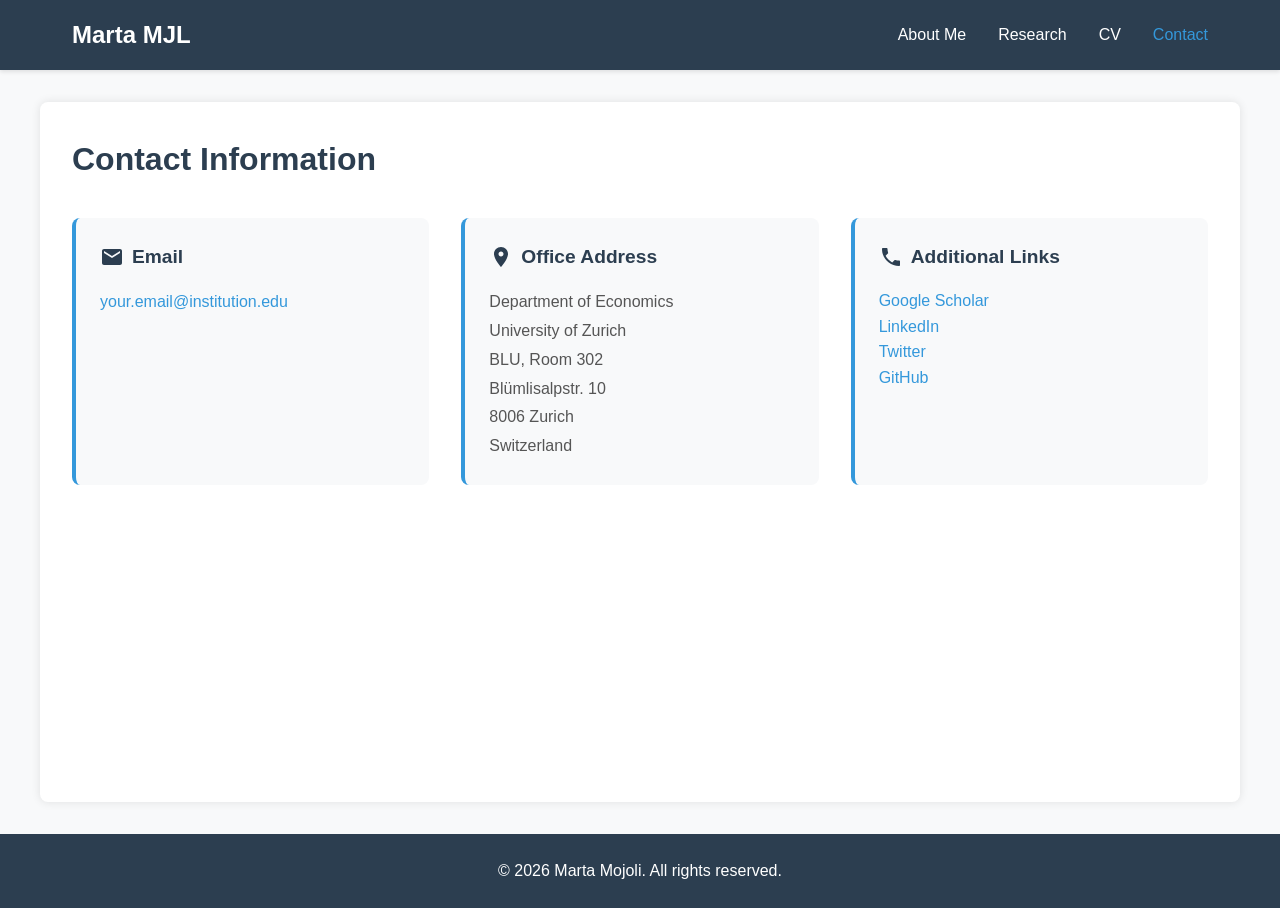
==== contact.html @ 304e7675 "Update contact page title and address details" ====
<!DOCTYPE html>
<html lang="en">
<head>
    <meta charset="UTF-8">
    <meta name="viewport" content="width=device-width, initial-scale=1.0">
    <title>Contact</title>
    <link rel="stylesheet" href="styles.css">
</head>
<body>
    <nav class="navbar">
        <div class="nav-container">
            <h1 class="nav-title">Marta MJL</h1>
            <ul class="nav-menu">
                <li><a href="index.html">About Me</a></li>
                <li><a href="research.html">Research</a></li>
                <li><a href="cv.html">CV</a></li>
                <li><a href="contact.html" class="active">Contact</a></li>
            </ul>
        </div>
    </nav>

    <main class="container">
        <section class="contact-section">
            <h2>Contact Information</h2>
            
            <div class="contact-content">
                <div class="contact-item">
                    <h3>
                        <svg width="24" height="24" viewBox="0 0 24 24" fill="none" xmlns="http://www.w3.org/2000/svg" style="vertical-align: middle; margin-right: 8px;">
                            <path d="M20 4H4C2.9 4 2 4.9 2 6V18C2 19.1 2.9 20 4 20H20C21.1 20 22 19.1 22 18V6C22 4.9 21.1 4 20 4ZM20 8L12 13L4 8V6L12 11L20 6V8Z" fill="currentColor"/>
                        </svg>
                        Email
                    </h3>
                    <p><a href="mailto:your.email@institution.edu">your.email@institution.edu</a></p>
                </div>

                <div class="contact-item">
                    <h3>
                        <svg width="24" height="24" viewBox="0 0 24 24" fill="none" xmlns="http://www.w3.org/2000/svg" style="vertical-align: middle; margin-right: 8px;">
                            <path d="M12 2C8.13 2 5 5.13 5 9C5 14.25 12 22 12 22C12 22 19 14.25 19 9C19 5.13 15.87 2 12 2ZM12 11.5C10.62 11.5 9.5 10.38 9.5 9C9.5 7.62 10.62 6.5 12 6.5C13.38 6.5 14.5 7.62 14.5 9C14.5 10.38 13.38 11.5 12 11.5Z" fill="currentColor"/>
                        </svg>
                        Office Address
                    </h3>
                    <p>
                        Department of Economics<br>
                        University of Zurich<br>
                        BLU, Room 302<br>
                        Blümlisalpstr. 10<br>
                        8006 Zurich<br>
                        Switzerland
                    </p>
                </div>

                <div class="contact-item">
                    <h3>
                        <svg width="24" height="24" viewBox="0 0 24 24" fill="none" xmlns="http://www.w3.org/2000/svg" style="vertical-align: middle; margin-right: 8px;">
                            <path d="M6.62 10.79C8.06 13.62 10.38 15.94 13.21 17.38L15.41 15.18C15.69 14.9 16.08 14.82 16.43 14.93C17.55 15.3 18.75 15.5 20 15.5C20.55 15.5 21 15.95 21 16.5V20C21 20.55 20.55 21 20 21C10.61 21 3 13.39 3 4C3 3.45 3.45 3 4 3H7.5C8.05 3 8.5 3.45 8.5 4C8.5 5.25 8.7 6.45 9.07 7.57C9.18 7.92 9.1 8.31 8.82 8.59L6.62 10.79Z" fill="currentColor"/>
                        </svg>
                        Additional Links
                    </h3>
                        <a href="https://scholar.google.com/citations?user=YOUR_ID" target="_blank" rel="noopener noreferrer">Google Scholar</a><br>
                        <a href="https://www.linkedin.com/in/yourprofile" target="_blank" rel="noopener noreferrer">LinkedIn</a><br>
                        <a href="https://twitter.com/yourhandle" target="_blank" rel="noopener noreferrer">Twitter</a><br>
                        <a href="https://github.com/yourusername" target="_blank" rel="noopener noreferrer">GitHub</a>
                </div>
                
            </div>
        </section>
    </main>

    <footer>
        <p>&copy; 2026 Marta Mojoli. All rights reserved.</p>
    </footer>
</body>
</html>
---- styles.css ----
/* Global Styles */
* {
    margin: 0;
    padding: 0;
    box-sizing: border-box;
}

body {
    font-family: -apple-system, BlinkMacSystemFont, 'Segoe UI', Roboto, 'Helvetica Neue', Arial, sans-serif;
    line-height: 1.6;
    color: #333;
    background-color: #f8f9fa;
}

/* Navigation Bar */
.navbar {
    background-color: #2c3e50;
    color: white;
    padding: 1rem 0;
    box-shadow: 0 2px 4px rgba(0,0,0,0.1);
    position: sticky;
    top: 0;
    z-index: 1000;
}

.nav-container {
    max-width: 1200px;
    margin: 0 auto;
    padding: 0 2rem;
    display: flex;
    justify-content: space-between;
    align-items: center;
    flex-wrap: wrap;
}

.nav-title {
    font-size: 1.5rem;
    font-weight: 600;
    color: white;
}

.nav-menu {
    display: flex;
    list-style: none;
    gap: 2rem;
}

.nav-menu a {
    color: white;
    text-decoration: none;
    font-weight: 500;
    transition: color 0.3s ease;
    padding: 0.5rem 0;
}

.nav-menu a:hover,
.nav-menu a.active {
    color: #3498db;
}

/* Main Container */
.container {
    max-width: 1200px;
    margin: 2rem auto;
    padding: 2rem;
    background-color: white;
    box-shadow: 0 0 10px rgba(0,0,0,0.1);
    border-radius: 8px;
    min-height: calc(100vh - 200px);
}

/* About Me Section */
.about-section {
    padding: 1rem 0;
}

.about-content {
    display: flex;
    gap: 3rem;
    align-items: flex-start;
    flex-wrap: wrap;
}

.profile-photo {
    flex: 0 0 300px;
}

.profile-photo img {
    width: 100%;
    height: auto;
    border-radius: 8px;
    box-shadow: 0 4px 6px rgba(0,0,0,0.1);
}

.about-text {
    flex: 1;
    min-width: 300px;
}

.about-text h2 {
    color: #2c3e50;
    margin-bottom: 1.5rem;
    font-size: 2rem;
}

.about-text p {
    margin-bottom: 1rem;
    text-align: left;
}

/* Research Section */
.research-section h2 {
    color: #2c3e50;
    margin-bottom: 2rem;
    font-size: 2rem;
}

.research-category {
    margin-bottom: 3rem;
}

.research-category h3 {
    color: #34495e;
    font-size: 1.5rem;
    margin-bottom: 1.5rem;
    padding-bottom: 0.5rem;
    border-bottom: 2px solid #3498db;
}

.paper {
    background-color: #f8f9fa;
    padding: 1.5rem;
    margin-bottom: 2rem;
    border-radius: 8px;
    border-left: 4px solid #3498db;
}

.paper-title {
    color: #2c3e50;
    font-size: 1.3rem;
    margin-bottom: 0.5rem;
}

.paper-authors {
    color: #555;
    margin-bottom: 0.5rem;
}

.paper-venue {
    color: #666;
    margin-bottom: 1rem;
}

.paper-abstract {
    margin-bottom: 1rem;
    text-align: left;
}

.paper-links {
    display: flex;
    gap: 1rem;
    flex-wrap: wrap;
}

/* CV Section */
.cv-section h2 {
    color: #2c3e50;
    margin-bottom: 2rem;
    font-size: 2rem;
}

.cv-content {
    text-align: center;
    padding: 2rem 0;
}

.cv-download {
    margin: 2rem 0;
}

.cv-note {
    margin-top: 2rem;
    color: #666;
}

/* Contact Section */
.contact-section h2 {
    color: #2c3e50;
    margin-bottom: 2rem;
    font-size: 2rem;
}

.contact-content {
    display: grid;
    grid-template-columns: repeat(auto-fit, minmax(300px, 1fr));
    gap: 2rem;
}

.contact-item {
    background-color: #f8f9fa;
    padding: 1.5rem;
    border-radius: 8px;
    border-left: 4px solid #3498db;
}

.contact-item h3 {
    color: #2c3e50;
    margin-bottom: 1rem;
    font-size: 1.2rem;
    display: flex;
    align-items: center;
}

.contact-item p {
    color: #555;
    line-height: 1.8;
}

.contact-item a {
    color: #3498db;
    text-decoration: none;
}

.contact-item a:hover {
    text-decoration: underline;
}

/* Buttons */
.btn,
.btn-primary {
    display: inline-block;
    padding: 0.6rem 1.2rem;
    background-color: #3498db;
    color: white;
    text-decoration: none;
    border-radius: 4px;
    transition: background-color 0.3s ease;
    font-weight: 500;
}

.btn:hover,
.btn-primary:hover {
    background-color: #2980b9;
}

.btn-primary {
    padding: 1rem 2rem;
    font-size: 1.1rem;
}

/* Footer */
footer {
    background-color: #2c3e50;
    color: white;
    text-align: center;
    padding: 1.5rem;
    margin-top: 2rem;
}

/* Responsive Design */
@media (max-width: 768px) {
    .nav-container {
        flex-direction: column;
        gap: 1rem;
    }

    .nav-menu {
        gap: 1rem;
        flex-wrap: wrap;
        justify-content: center;
    }

    .container {
        margin: 1rem;
        padding: 1rem;
    }

    .about-content {
        flex-direction: column;
    }

    .profile-photo {
        flex: 1;
        max-width: 100%;
    }

    .contact-content {
        grid-template-columns: 1fr;
    }
}

@media (max-width: 480px) {
    .nav-title {
        font-size: 1.2rem;
    }

    .nav-menu {
        font-size: 0.9rem;
    }

    h2 {
        font-size: 1.5rem;
    }

    .paper-title {
        font-size: 1.1rem;
    }
}
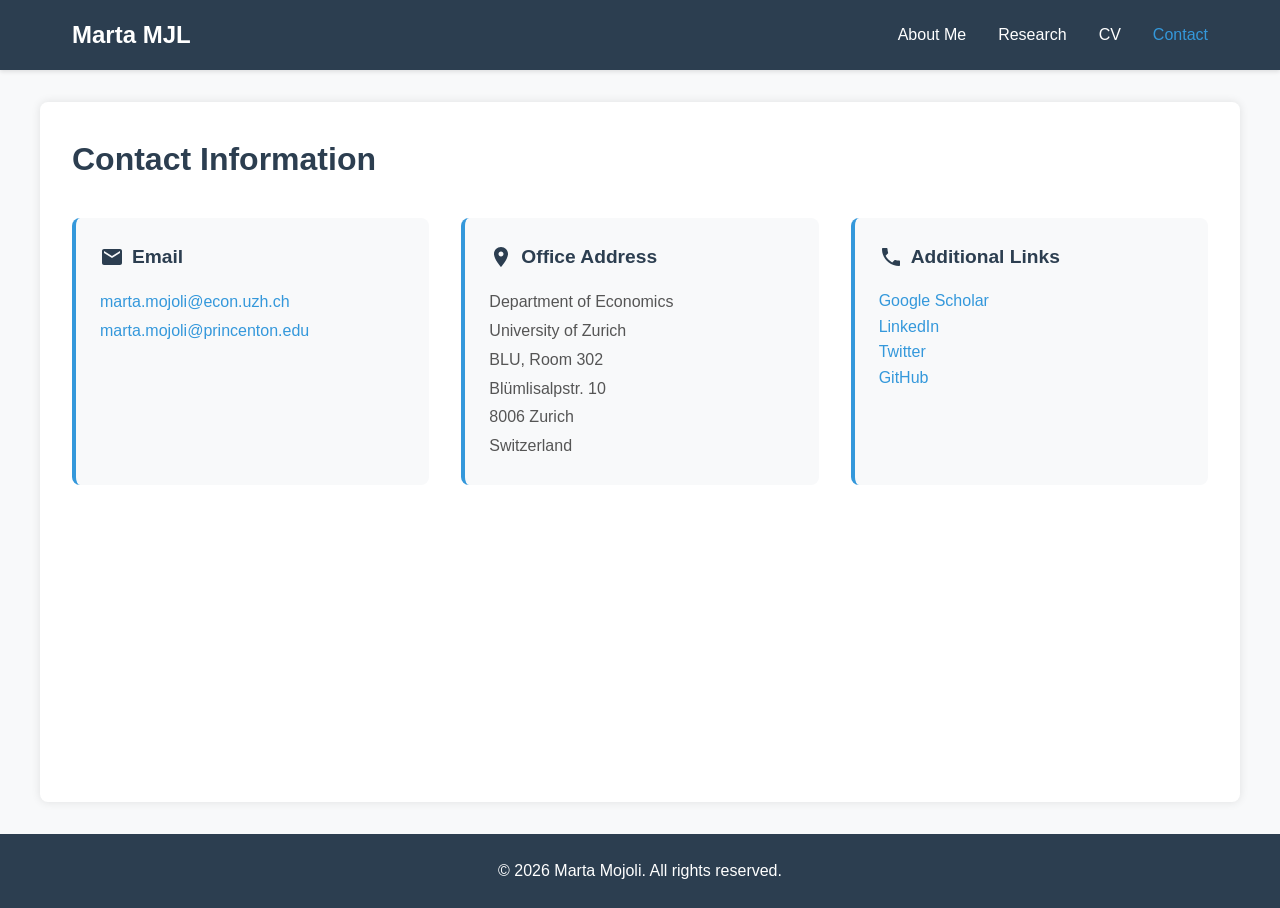
==== commit 51504985: "Change email addresses in contact.html Updated email contact information." ====
--- a/contact.html
+++ b/contact.html
@@ -31,7 +31,8 @@
                         </svg>
                         Email
                     </h3>
-                    <p><a href="mailto:your.email@institution.edu">your.email@institution.edu</a></p>
+                    <p><a href="mailto:your.email@institution.edu">marta.mojoli@econ.uzh.ch</a></p>
+                    <p><a href="mailto:your.email@institution.edu">marta.mojoli@princenton.edu</a></p>
                 </div>
 
                 <div class="contact-item">
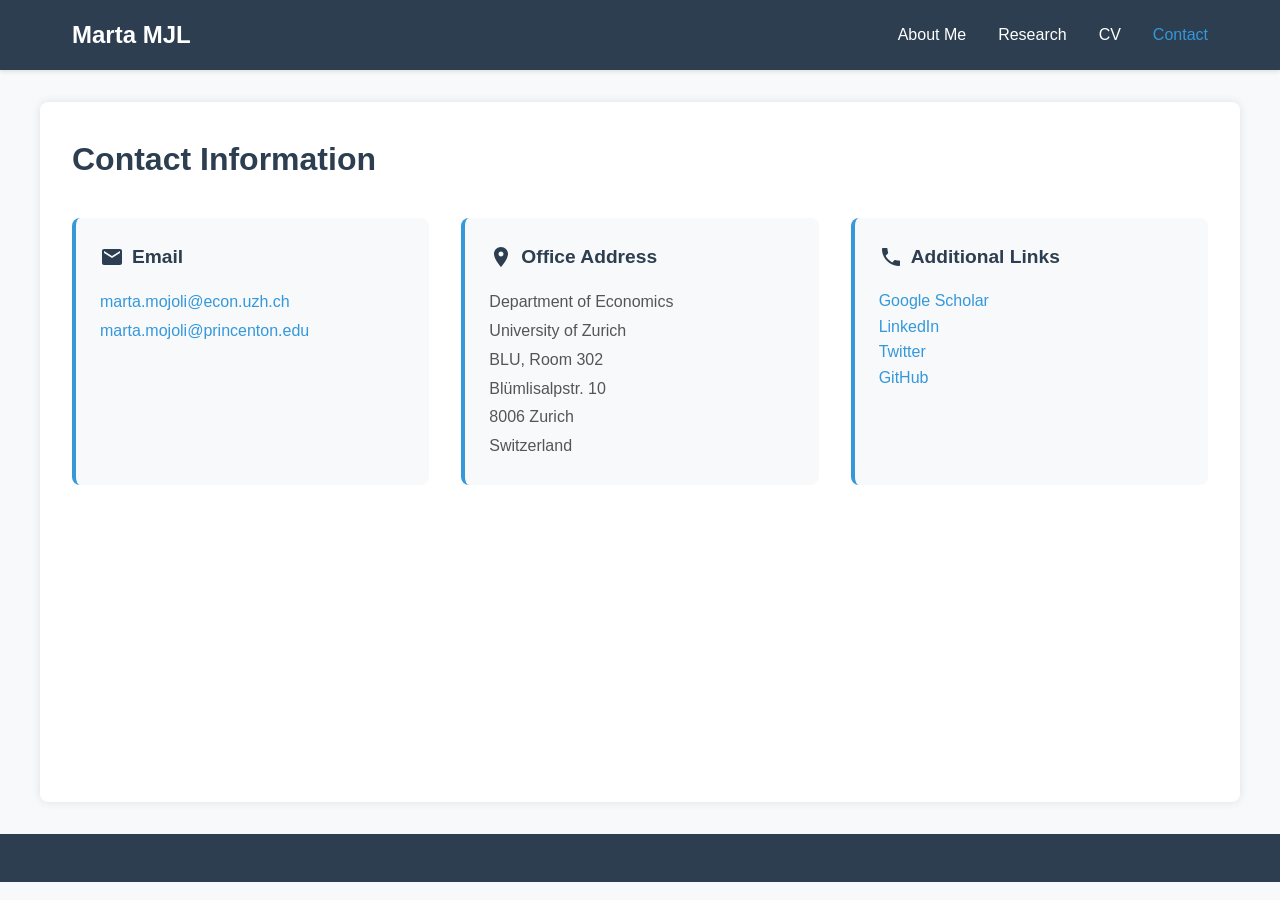
==== commit 442b49d7: "Update contact.html" ====
--- a/contact.html
+++ b/contact.html
@@ -70,7 +70,7 @@
     </main>
 
     <footer>
-        <p>&copy; 2026 Marta Mojoli. All rights reserved.</p>
+
     </footer>
 </body>
 </html>
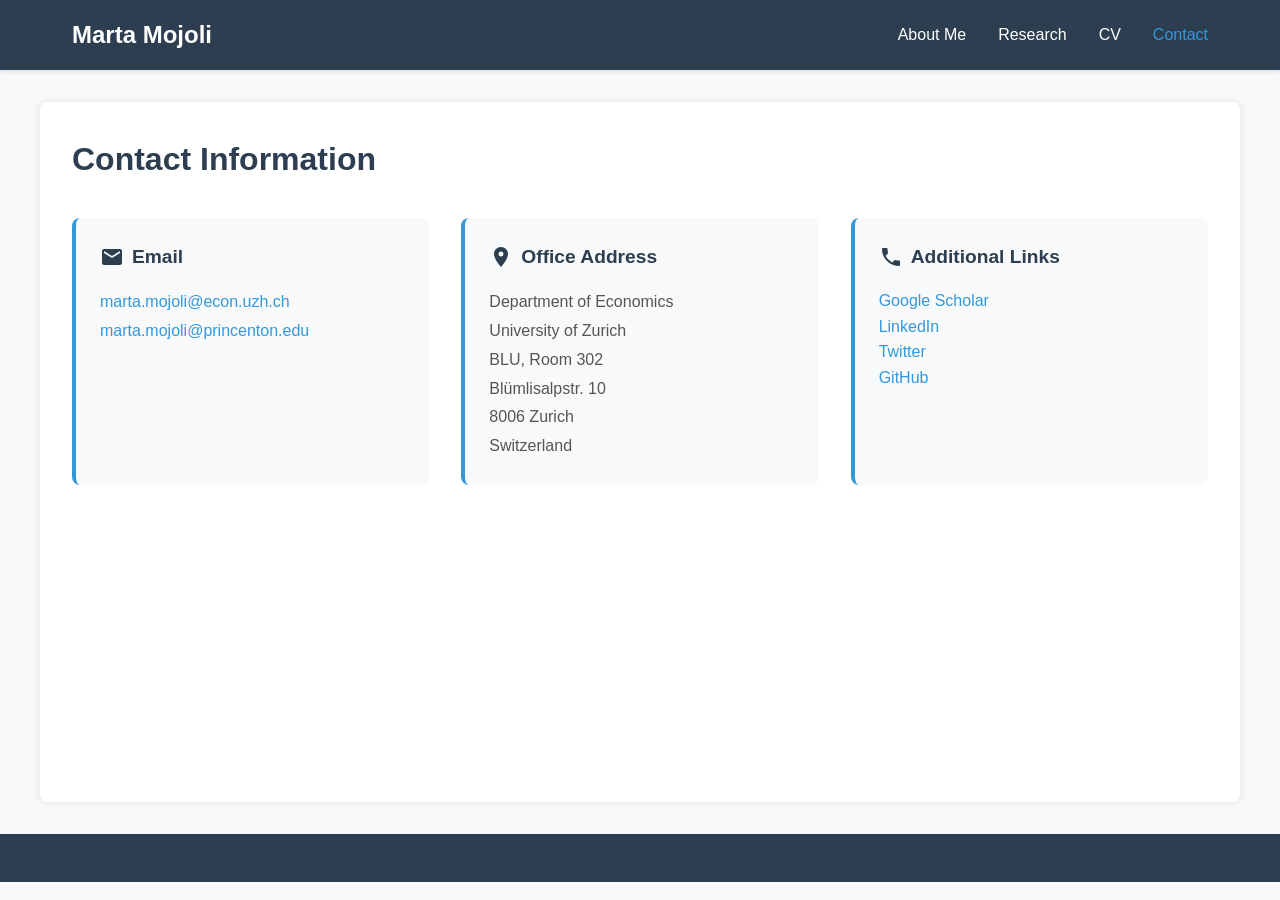
==== commit 6c7ede8a: "Update contact.html" ====
--- a/contact.html
+++ b/contact.html
@@ -9,7 +9,7 @@
 <body>
     <nav class="navbar">
         <div class="nav-container">
-            <h1 class="nav-title">Marta MJL</h1>
+            <h1 class="nav-title">Marta Mojoli</h1>
             <ul class="nav-menu">
                 <li><a href="index.html">About Me</a></li>
                 <li><a href="research.html">Research</a></li>
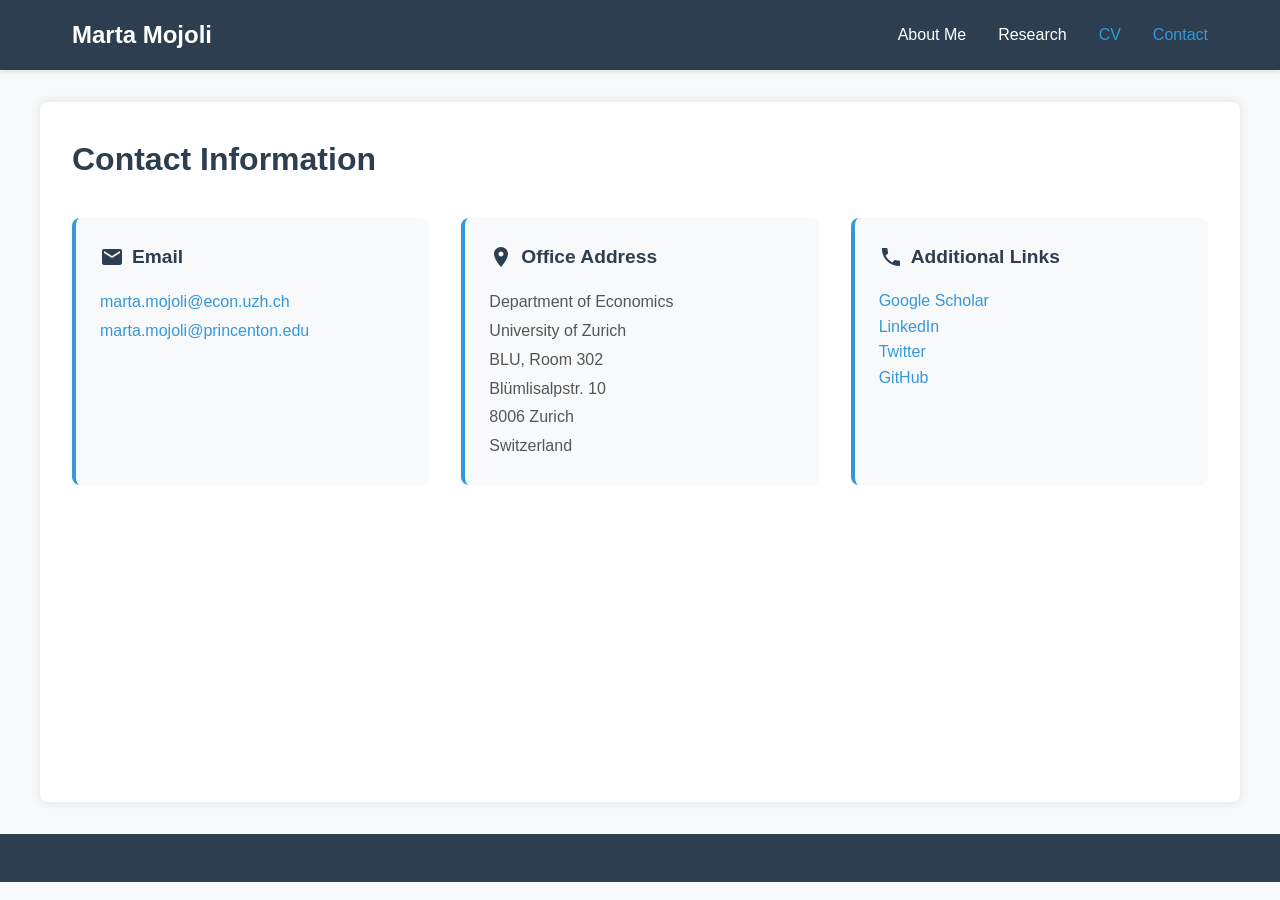
==== commit f96dbf88: "Update CV link to point to PDF file" ====
--- a/contact.html
+++ b/contact.html
@@ -13,7 +13,8 @@
             <ul class="nav-menu">
                 <li><a href="index.html">About Me</a></li>
                 <li><a href="research.html">Research</a></li>
-                <li><a href="cv.html">CV</a></li>
+                <li><a href="assets/cv.pdf" class="active" target="_blank" rel="noopener noreferrer">CV</a></li>
+                <!-- <li><a href="cv.html">CV</a></li> -->
                 <li><a href="contact.html" class="active">Contact</a></li>
             </ul>
         </div>
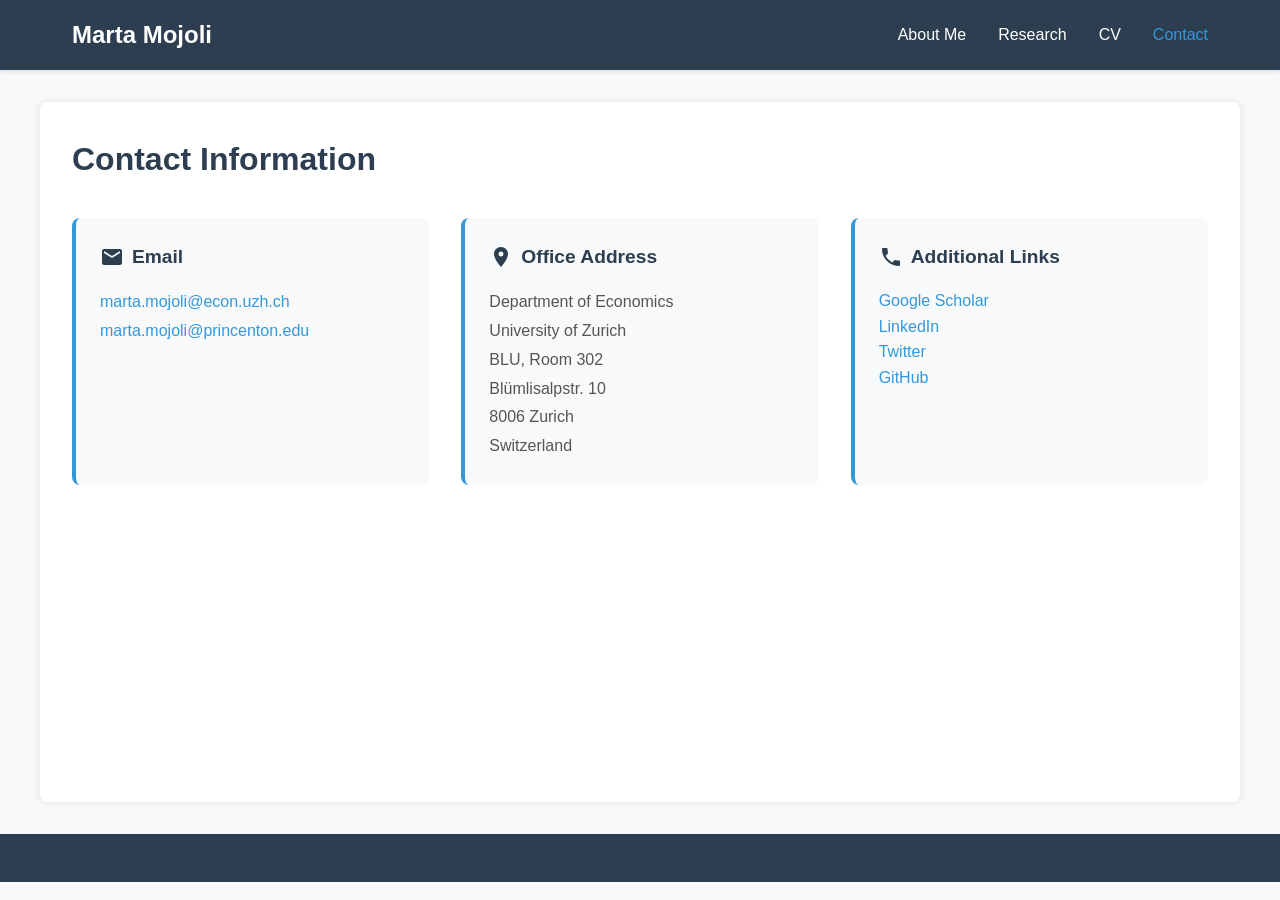
==== commit 41a1139d: "Update CV link in contact.html Removed 'active' class from CV link in navigation." ====
--- a/contact.html
+++ b/contact.html
@@ -13,7 +13,8 @@
             <ul class="nav-menu">
                 <li><a href="index.html">About Me</a></li>
                 <li><a href="research.html">Research</a></li>
-                <li><a href="assets/cv.pdf" class="active" target="_blank" rel="noopener noreferrer">CV</a></li>
+                <li><a href="assets/cv.pdf" target="_blank" rel="noopener noreferrer">CV</a></li>
+                <!-- <li><a href="assets/cv.pdf" class="active" target="_blank" rel="noopener noreferrer">CV</a></li> -->
                 <!-- <li><a href="cv.html">CV</a></li> -->
                 <li><a href="contact.html" class="active">Contact</a></li>
             </ul>
--- a/styles.css
+++ b/styles.css
@@ -227,7 +227,7 @@
 
 /* Buttons */
 .btn,
-.btn-primary {
+/* .btn-primary {
     display: inline-block;
     padding: 0.6rem 1.2rem;
     background-color: #3498db;
@@ -236,6 +236,18 @@
     border-radius: 4px;
     transition: background-color 0.3s ease;
     font-weight: 500;
+}*/
+
+.btn-primary {
+    display: inline-block;
+    padding: 0.6rem 1.2rem;
+    background-color: white;
+    color: #2C3E50;
+    text-decoration: none;
+    border-radius: 4px;
+    transition: background-color 0.3s ease;
+    font-weight: 200;
+    border: 1px solid #2C3E50;
 }
 
 .btn:hover,
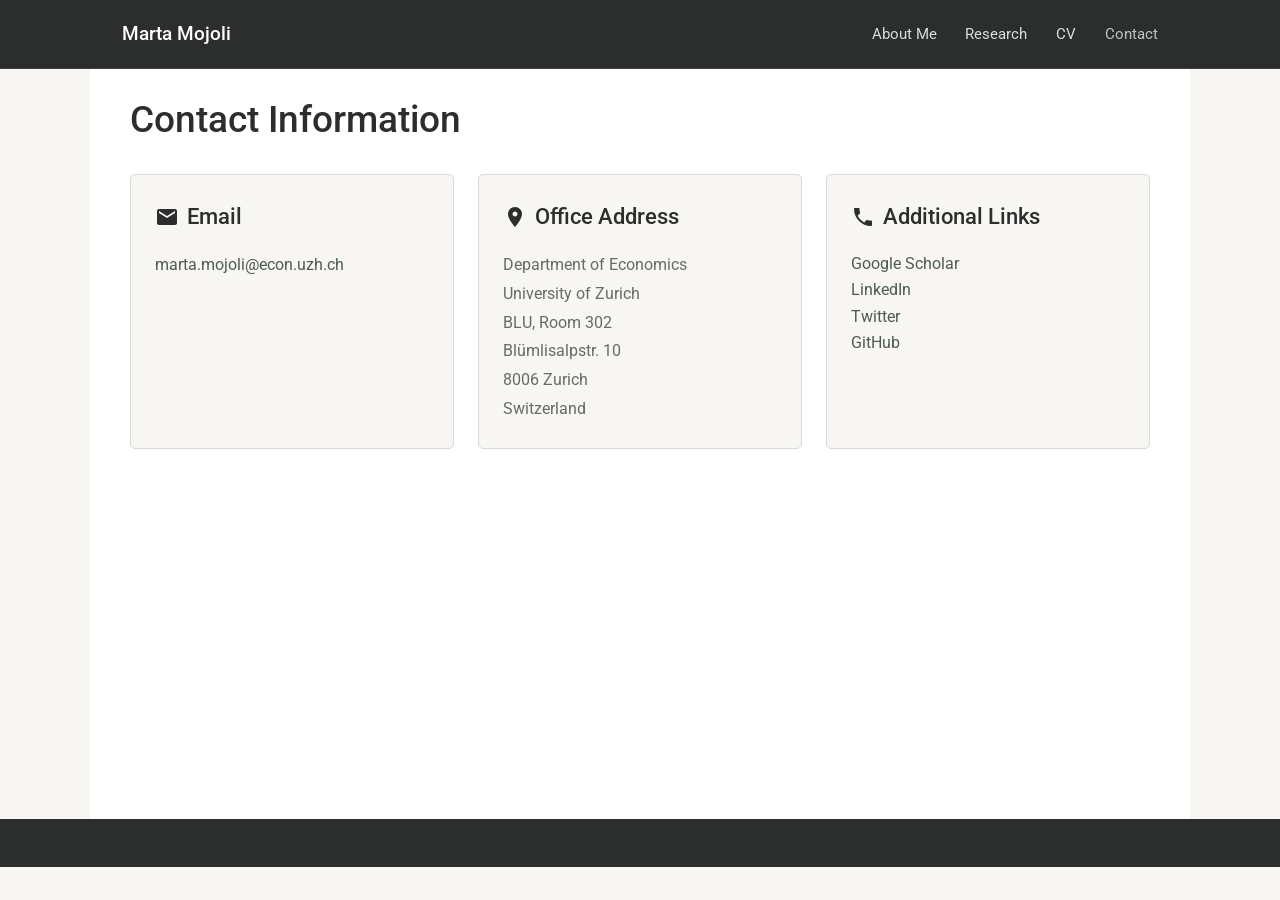
==== commit 93c98db7: "Fix email address in contact.html -- from Claude Removed incorrect email address from contact sectio" ====
--- a/contact.html
+++ b/contact.html
@@ -34,7 +34,6 @@
                         Email
                     </h3>
                     <p><a href="mailto:your.email@institution.edu">marta.mojoli@econ.uzh.ch</a></p>
-                    <p><a href="mailto:your.email@institution.edu">marta.mojoli@princenton.edu</a></p>
                 </div>
 
                 <div class="contact-item">
--- a/styles.css
+++ b/styles.css
@@ -1,32 +1,98 @@
-/* Global Styles */
+/* =========================================================
+   FONTS
+   ========================================================= */
+
+@import url('https://fonts.googleapis.com/css2?family=Roboto:wght@400;500;600;700&display=swap');
+
+
+/* =========================================================
+   COLORS
+   ========================================================= */
+
+:root {
+
+    /* Backgrounds */
+    --background: #F7F6F2;
+    --surface: #FFFFFF;
+    --surface-soft: #ECEDE9;
+
+    /* Text */
+    --text: #2C2E2D;
+    --text-muted: #666A68;
+
+    /* Accent */
+    --accent: #4D5A55;
+    --accent-dark: #3B4743;
+    --accent-light: #DCE2DF;
+
+    /* Borders */
+    --border: #D9DBD7;
+
+    /* Navigation */
+    --navbar: #2C2E2D;
+
+    /* Secondary accent */
+    --taupe: #B9A78F;
+}
+
+
+/* =========================================================
+   GLOBAL STYLES
+   ========================================================= */
+
 * {
     margin: 0;
     padding: 0;
     box-sizing: border-box;
+
+    font-family: 'Roboto', sans-serif;
+}
+
+html {
+    scroll-behavior: smooth;
+    font-family: 'Roboto', sans-serif;
 }
 
 body {
-    font-family: -apple-system, BlinkMacSystemFont, 'Segoe UI', Roboto, 'Helvetica Neue', Arial, sans-serif;
-    line-height: 1.6;
-    color: #333;
-    background-color: #f8f9fa;
-}
-
-/* Navigation Bar */
+    font-family: 'Roboto', sans-serif;
+    line-height: 1.65;
+    color: var(--text);
+    background-color: var(--background);
+}
+
+
+/* Make sure form elements also use Roboto */
+
+button,
+input,
+textarea,
+select {
+    font-family: 'Roboto', sans-serif;
+}
+
+
+/* =========================================================
+   NAVIGATION BAR
+   ========================================================= */
+
 .navbar {
-    background-color: #2c3e50;
-    color: white;
-    padding: 1rem 0;
-    box-shadow: 0 2px 4px rgba(0,0,0,0.1);
+    background-color: var(--navbar);
+    color: #FFFFFF;
+
+    padding: 1.15rem 0;
+
+    border-bottom: 1px solid rgba(255, 255, 255, 0.08);
+
     position: sticky;
     top: 0;
     z-index: 1000;
 }
 
 .nav-container {
-    max-width: 1200px;
+    max-width: 1100px;
     margin: 0 auto;
     padding: 0 2rem;
+
     display: flex;
     justify-content: space-between;
     align-items: center;
@@ -34,62 +100,79 @@
 }
 
 .nav-title {
-    font-size: 1.5rem;
-    font-weight: 600;
-    color: white;
+    font-size: 1.2rem;
+    font-weight: 500;
+    color: #FFFFFF;
 }
 
 .nav-menu {
     display: flex;
     list-style: none;
-    gap: 2rem;
+    gap: 1.8rem;
 }
 
 .nav-menu a {
-    color: white;
+    color: #D9DDDA;
+
     text-decoration: none;
-    font-weight: 500;
-    transition: color 0.3s ease;
-    padding: 0.5rem 0;
+
+    font-size: 0.92rem;
+    font-weight: 400;
+
+    transition: color 0.2s ease;
 }
 
 .nav-menu a:hover,
 .nav-menu a.active {
-    color: #3498db;
-}
-
-/* Main Container */
+    color: #B9C5BF;
+}
+
+
+/* =========================================================
+   MAIN CONTAINER
+   ========================================================= */
+
 .container {
-    max-width: 1200px;
-    margin: 2rem auto;
-    padding: 2rem;
-    background-color: white;
-    box-shadow: 0 0 10px rgba(0,0,0,0.1);
-    border-radius: 8px;
-    min-height: calc(100vh - 200px);
-}
-
-/* About Me Section */
+    max-width: 1100px;
+    margin: 0 auto;
+
+    padding: 1.8rem 2.5rem;
+
+    background-color: var(--surface);
+
+    box-shadow: none;
+    border-radius: 0;
+
+    min-height: calc(100vh - 150px);
+}
+
+
+/* =========================================================
+   ABOUT ME
+   ========================================================= */
+
 .about-section {
-    padding: 1rem 0;
+    padding: 0.5rem 0 2.2rem;
 }
 
 .about-content {
     display: flex;
-    gap: 3rem;
-    align-items: flex-start;
+    gap: 4rem;
+    align-items: center;
     flex-wrap: wrap;
 }
 
 .profile-photo {
-    flex: 0 0 300px;
+    flex: 0 0 380px;
 }
 
 .profile-photo img {
     width: 100%;
     height: auto;
-    border-radius: 8px;
-    box-shadow: 0 4px 6px rgba(0,0,0,0.1);
+
+    border-radius: 4px;
+
+    box-shadow: none;
 }
 
 .about-text {
@@ -98,9 +181,13 @@
 }
 
 .about-text h2 {
-    color: #2c3e50;
-    margin-bottom: 1.5rem;
-    font-size: 2rem;
+    color: var(--text);
+
+    margin-bottom: 0.6rem;
+
+    font-size: 3rem;
+    font-weight: 500;
+    line-height: 1.1;
 }
 
 .about-text p {
@@ -108,11 +195,32 @@
     text-align: left;
 }
 
-/* Research Section */
-.research-section h2 {
-    color: #2c3e50;
+.about-text .email {
+    font-style: normal;
+
+    color: var(--text-muted);
+
+    margin-top: -0.5rem;
+    margin-bottom: 1.5rem;
+
+    font-size: 0.95rem;
+}
+
+
+/* =========================================================
+   SECTION HEADINGS
+   ========================================================= */
+
+.research-section h2,
+.cv-section h2,
+.contact-section h2 {
+    color: var(--text);
+
     margin-bottom: 2rem;
-    font-size: 2rem;
+
+    font-size: 2.3rem;
+    font-weight: 500;
+    line-height: 1.2;
 }
 
 .research-category {
@@ -120,34 +228,91 @@
 }
 
 .research-category h3 {
-    color: #34495e;
+    color: var(--text-muted);
+
+    font-size: 0.82rem;
+    font-weight: 600;
+
+    letter-spacing: 0.08em;
+    text-transform: uppercase;
+
+    margin-bottom: 1.5rem;
+    padding-bottom: 0.7rem;
+
+    border-bottom: 1px solid var(--border);
+}
+
+
+/* =========================================================
+   PAPERS
+   ========================================================= */
+
+.paper {
+    background-color: var(--surface-soft);
+
+    padding: 1.5rem 1.75rem;
+
+    margin-bottom: 1.75rem;
+
+    border-radius: 5px;
+
+    border-left: 3px solid var(--accent);
+}
+
+.paper-title {
+    color: var(--text);
+
     font-size: 1.5rem;
-    margin-bottom: 1.5rem;
-    padding-bottom: 0.5rem;
-    border-bottom: 2px solid #3498db;
-}
-
-.paper {
-    background-color: #f8f9fa;
-    padding: 1.5rem;
-    margin-bottom: 2rem;
-    border-radius: 8px;
-    border-left: 4px solid #3498db;
-}
-
-.paper-title {
-    color: #2c3e50;
-    font-size: 1.3rem;
+    font-weight: 500;
+
+    line-height: 1.3;
+
     margin-bottom: 0.5rem;
 }
 
+.paper-header {
+    display: flex;
+    align-items: center;
+    flex-wrap: wrap;
+
+    gap: 0.75rem;
+
+    margin-bottom: 0.5rem;
+}
+
+.paper-header .paper-title {
+    margin-bottom: 0;
+}
+
+.paper-tag {
+    font-size: 0.75rem;
+
+    font-weight: 500;
+
+    letter-spacing: 0.05em;
+
+    color: var(--accent);
+
+    text-decoration: none;
+
+    text-transform: uppercase;
+}
+
+.paper-tag:hover {
+    color: var(--accent-dark);
+    text-decoration: none;
+}
+
 .paper-authors {
-    color: #555;
+    color: var(--text-muted);
     margin-bottom: 0.5rem;
 }
 
 .paper-venue {
-    color: #666;
+    color: var(--text-muted);
+
+    font-size: 0.95rem;
+
     margin-bottom: 1rem;
 }
 
@@ -162,11 +327,13 @@
     flex-wrap: wrap;
 }
 
-/* CV Section */
+
+/* =========================================================
+   CV
+   ========================================================= */
+
 .cv-section h2 {
-    color: #2c3e50;
     margin-bottom: 2rem;
-    font-size: 2rem;
 }
 
 .cv-content {
@@ -180,97 +347,144 @@
 
 .cv-note {
     margin-top: 2rem;
-    color: #666;
-}
-
-/* Contact Section */
-.contact-section h2 {
-    color: #2c3e50;
-    margin-bottom: 2rem;
-    font-size: 2rem;
-}
+    color: var(--text-muted);
+}
+
+
+/* =========================================================
+   CONTACT
+   ========================================================= */
 
 .contact-content {
     display: grid;
-    grid-template-columns: repeat(auto-fit, minmax(300px, 1fr));
-    gap: 2rem;
+
+    grid-template-columns:
+        repeat(auto-fit, minmax(300px, 1fr));
+
+    gap: 1.5rem;
 }
 
 .contact-item {
-    background-color: #f8f9fa;
+    background-color: var(--background);
+
     padding: 1.5rem;
-    border-radius: 8px;
-    border-left: 4px solid #3498db;
+
+    border-radius: 5px;
+
+    border: 1px solid var(--border);
 }
 
 .contact-item h3 {
-    color: #2c3e50;
+    color: var(--text);
+
     margin-bottom: 1rem;
-    font-size: 1.2rem;
+
+    font-size: 1.35rem;
+    font-weight: 500;
+
     display: flex;
     align-items: center;
 }
 
 .contact-item p {
-    color: #555;
+    color: var(--text-muted);
+
     line-height: 1.8;
 }
 
 .contact-item a {
-    color: #3498db;
+    color: var(--accent);
+
     text-decoration: none;
+
+    transition: color 0.2s ease;
 }
 
 .contact-item a:hover {
+    color: var(--accent-dark);
     text-decoration: underline;
 }
 
-/* Buttons */
-.btn,
-/* .btn-primary {
-    display: inline-block;
-    padding: 0.6rem 1.2rem;
-    background-color: #3498db;
-    color: white;
-    text-decoration: none;
-    border-radius: 4px;
-    transition: background-color 0.3s ease;
-    font-weight: 500;
-}*/
+
+/* =========================================================
+   BUTTONS
+   ========================================================= */
 
 .btn-primary {
     display: inline-block;
-    padding: 0.6rem 1.2rem;
-    background-color: white;
-    color: #2C3E50;
+
+    padding: 0.75rem 1.5rem;
+
+    background-color: transparent;
+
+    color: var(--accent);
+
     text-decoration: none;
-    border-radius: 4px;
-    transition: background-color 0.3s ease;
-    font-weight: 200;
-    border: 1px solid #2C3E50;
-}
-
-.btn:hover,
+
+    border-radius: 3px;
+
+    border: 1px solid var(--accent);
+
+    font-size: 0.95rem;
+    font-weight: 500;
+
+    transition:
+        background-color 0.2s ease,
+        color 0.2s ease,
+        border-color 0.2s ease;
+}
+
 .btn-primary:hover {
-    background-color: #2980b9;
-}
-
-.btn-primary {
-    padding: 1rem 2rem;
-    font-size: 1.1rem;
-}
-
-/* Footer */
+    background-color: var(--accent);
+
+    color: #FFFFFF;
+
+    border-color: var(--accent);
+}
+
+
+/* =========================================================
+   LINKS
+   ========================================================= */
+
+.custom-link {
+    color: var(--accent);
+
+    text-decoration: none;
+
+    transition: color 0.2s ease;
+}
+
+.custom-link:hover {
+    color: var(--accent-dark);
+}
+
+
+/* =========================================================
+   FOOTER
+   ========================================================= */
+
 footer {
-    background-color: #2c3e50;
-    color: white;
+    background-color: var(--navbar);
+
+    color: #D9DDDA;
+
     text-align: center;
+
     padding: 1.5rem;
-    margin-top: 2rem;
-}
-
-/* Responsive Design */
+
+    margin-top: 0;
+
+    font-size: 0.85rem;
+}
+
+
+/* =========================================================
+   RESPONSIVE DESIGN
+   ========================================================= */
+
 @media (max-width: 768px) {
+
     .nav-container {
         flex-direction: column;
         gap: 1rem;
@@ -283,12 +497,13 @@
     }
 
     .container {
-        margin: 1rem;
-        padding: 1rem;
+        margin: 0;
+        padding: 2.5rem 1.25rem;
     }
 
     .about-content {
         flex-direction: column;
+        align-items: flex-start;
     }
 
     .profile-photo {
@@ -296,25 +511,33 @@
         max-width: 100%;
     }
 
+    .about-text h2 {
+        font-size: 2.5rem;
+    }
+
     .contact-content {
         grid-template-columns: 1fr;
     }
 }
 
+
 @media (max-width: 480px) {
+
     .nav-title {
-        font-size: 1.2rem;
+        font-size: 1.4rem;
     }
 
     .nav-menu {
         font-size: 0.9rem;
     }
 
-    h2 {
-        font-size: 1.5rem;
+    .research-section h2,
+    .cv-section h2,
+    .contact-section h2 {
+        font-size: 2rem;
     }
 
     .paper-title {
-        font-size: 1.1rem;
-    }
-}
+        font-size: 1.3rem;
+    }
+}
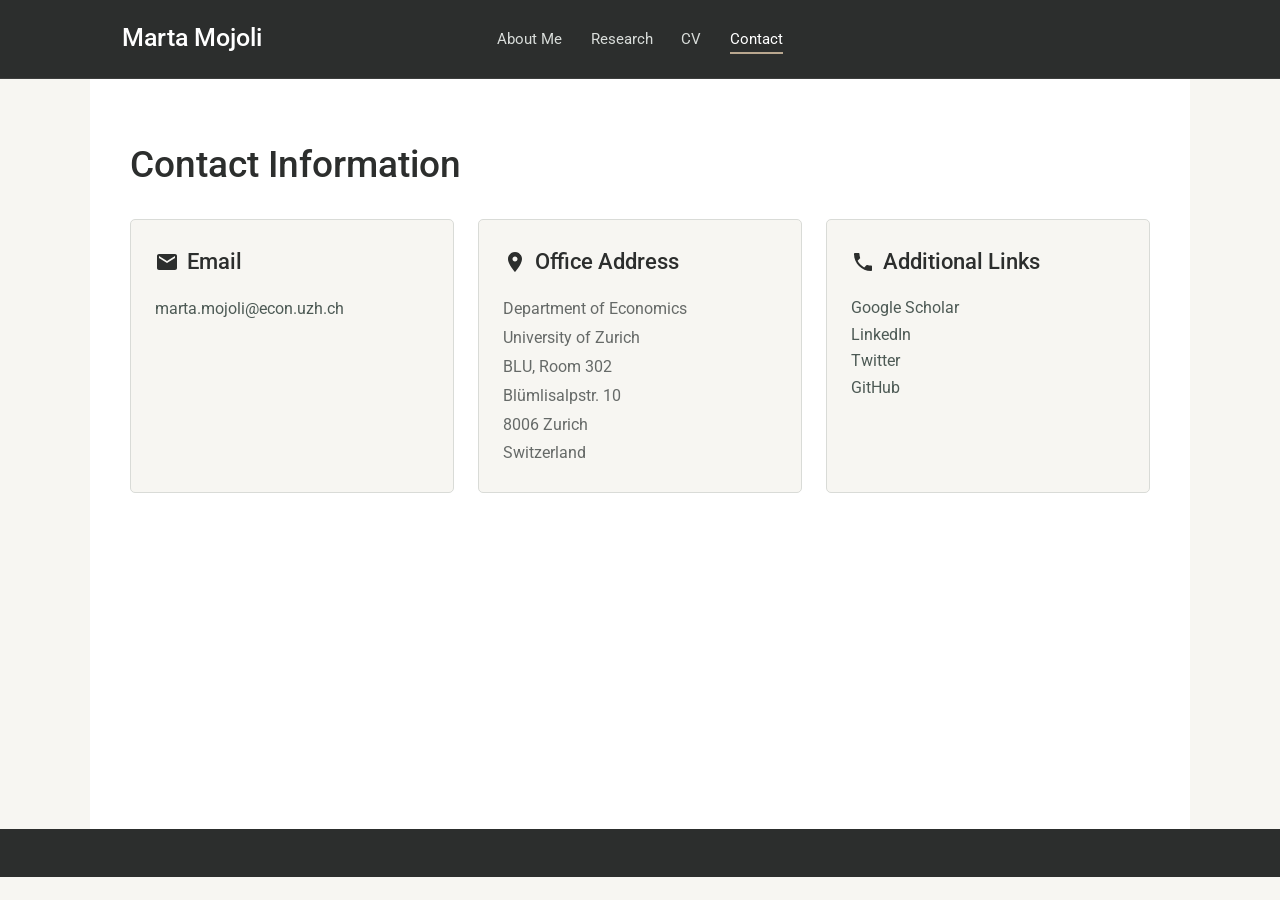
==== commit a683e857: "Version the stylesheet link and size the title icon Browsers cache styles.css for 4 hours, so recent" ====
--- a/contact.html
+++ b/contact.html
@@ -4,7 +4,7 @@
     <meta charset="UTF-8">
     <meta name="viewport" content="width=device-width, initial-scale=1.0">
     <title>Contact</title>
-    <link rel="stylesheet" href="styles.css">
+    <link rel="stylesheet" href="styles.css?v=20261112">
 </head>
 <body>
     <nav class="navbar">
--- a/styles.css
+++ b/styles.css
@@ -93,14 +93,24 @@
     margin: 0 auto;
     padding: 0 2rem;
 
+    display: grid;
+    grid-template-columns: 1fr auto 1fr;
+    align-items: center;
+}
+
+/* .nav-container {
+    max-width: 1100px;
+    margin: 0 auto;
+    padding: 0 2rem;
+
     display: flex;
     justify-content: space-between;
     align-items: center;
     flex-wrap: wrap;
-}
+} */
 
 .nav-title {
-    font-size: 1.2rem;
+    font-size: 1.55rem;
     font-weight: 500;
     color: #FFFFFF;
 }
@@ -127,6 +137,13 @@
     color: #B9C5BF;
 }
 
+/* Menu entry of the section currently on screen (set by the script at the end of index.html) */
+.nav-menu a.active {
+    color: #FFFFFF;
+    padding-bottom: 0.3rem;
+    border-bottom: 2px solid var(--taupe);
+}
+
 
 /* =========================================================
    MAIN CONTAINER
@@ -136,7 +153,7 @@
     max-width: 1100px;
     margin: 0 auto;
 
-    padding: 1.8rem 2.5rem;
+    padding: 4rem 2.5rem;
 
     background-color: var(--surface);
 
@@ -148,25 +165,81 @@
 
 
 /* =========================================================
+   ONE-PAGE LAYOUT
+   ========================================================= */
+
+/* Keep the sticky navigation bar from covering a section title reached from a menu link */
+main section {
+    scroll-margin-top: 90px;
+}
+
+.research-section {
+    padding-top: 3rem;
+}
+
+
+/* =========================================================
    ABOUT ME
    ========================================================= */
 
 .about-section {
-    padding: 0.5rem 0 2.2rem;
-}
-
+    padding: 0.5rem 0 4rem;
+}
+
+/* The About block fills the first screen, so Research starts below it */
+.about-section {
+    min-height: calc(100vh - 143px);
+    min-height: calc(100svh - 143px);
+    display: flex;
+    flex-direction: column;
+    justify-content: center;
+}
+
+/* Two columns. Row 1: photo and text, centered on each other.
+   Row 2: name and email, under the photo. */
 .about-content {
+    display: grid;
+    grid-template-columns: 335px 1fr;   /* first value = photo width (was 300px) */
+    gap: 0 4rem;
+    align-items: center;
+}
+
+/* .about-content {
     display: flex;
     gap: 4rem;
     align-items: center;
     flex-wrap: wrap;
-}
+} */
+
+/* .profile-photo {
+    flex: 0 0 300px;
+} */
 
 .profile-photo {
-    flex: 0 0 380px;
+    flex: 0 0 335px;
+}
+
+.profile-caption {
+    text-align: center;
+}
+
+.profile-name {
+    margin-top: 1rem;
+    font-size: 2rem;
+    font-weight: 500;
+    line-height: 1.2;
+    color: var(--text);
+}
+
+.profile-caption .email {
+    margin-top: 0;        /* space between name and email (was 0.3rem) */
+    line-height: 1.3;     /* tighter line box, also brings the email closer to the name */
+    font-size: 0.95rem;
+    color: var(--text-muted);
 }
 
 .profile-photo img {
+    display: block;   /* no stray gap under the image, so the text centers on the picture itself */
     width: 100%;
     height: auto;
 
@@ -178,6 +251,9 @@
 .about-text {
     flex: 1;
     min-width: 300px;
+
+    grid-column: 2;
+    grid-row: 1;
 }
 
 .about-text h2 {
@@ -195,12 +271,17 @@
     text-align: left;
 }
 
+/* The last paragraph's bottom margin would shift the text block off center */
+.about-text p:last-child {
+    margin-bottom: 0;
+}
+
 .about-text .email {
     font-style: normal;
 
     color: var(--text-muted);
 
-    margin-top: -0.5rem;
+    margin-top: 0.5rem;
     margin-bottom: 1.5rem;
 
     font-size: 0.95rem;
@@ -212,6 +293,7 @@
    ========================================================= */
 
 .research-section h2,
+.teaching-section h2,
 .cv-section h2,
 .contact-section h2 {
     color: var(--text);
@@ -223,6 +305,12 @@
     line-height: 1.2;
 }
 
+/* The "Research" and "Teaching" titles are centered */
+.research-section h2,
+.teaching-section h2 {
+    text-align: center;
+}
+
 .research-category {
     margin-bottom: 3rem;
 }
@@ -268,6 +356,36 @@
     line-height: 1.3;
 
     margin-bottom: 0.5rem;
+}
+
+/* Title that links to the paper: underlined, with a small arrow */
+.paper-title-link {
+    color: inherit;
+
+    text-decoration: underline;
+    text-decoration-color: var(--accent);
+    text-decoration-thickness: 1.5px;
+    text-underline-offset: 5px;
+
+    transition:
+        color 0.2s ease,
+        text-decoration-color 0.2s ease;
+}
+
+.paper-title-link:hover {
+    color: var(--accent-dark);
+    text-decoration-color: var(--accent-dark);
+}
+
+.paper-title-icon {
+    width: 17px;
+    height: 17px;
+
+    margin-left: 0.35rem;
+
+    vertical-align: -1px;
+
+    color: var(--accent);
 }
 
 .paper-header {
@@ -298,6 +416,10 @@
     text-transform: uppercase;
 }
 
+.paper-header .paper-tag {
+    margin-left: auto;
+}
+
 .paper-tag:hover {
     color: var(--accent-dark);
     text-decoration: none;
@@ -319,6 +441,53 @@
 .paper-abstract {
     margin-bottom: 1rem;
     text-align: left;
+}
+
+/* Group label above a box: "Job Market Paper", "Work in Progress" */
+.research-label {
+    color: var(--text-muted);
+
+    font-size: 0.8rem;
+    font-weight: 600;
+
+    letter-spacing: 0.14em;
+    text-transform: uppercase;
+
+    margin: 2rem 0 0.75rem;
+}
+
+/* Status line under the title: "Draft available upon request" */
+.paper-status {
+    color: var(--text-muted);
+
+    font-size: 0.9rem;
+    font-style: italic;
+
+    margin-bottom: 0.5rem;
+}
+
+/* Collapsible abstract: the clickable word "Abstract" */
+.paper-abstract summary {
+    cursor: pointer;
+
+    color: var(--accent);
+
+    font-size: 0.9rem;
+    font-weight: 600;
+}
+
+.paper-abstract summary:hover {
+    color: var(--accent-dark);
+}
+
+/* The abstract text, shown when open */
+.paper-abstract p {
+    margin-top: 0.6rem;
+}
+
+/* Whatever comes last in a box adds no extra space at the bottom */
+.paper > :last-child {
+    margin-bottom: 0;
 }
 
 .paper-links {
@@ -327,6 +496,52 @@
     flex-wrap: wrap;
 }
 
+.teaching-section {
+    padding-top: 3rem;
+}
+
+.course-list {
+    list-style: none;
+}
+
+/* One course per row: name and instructor on the left, terms on the right */
+.course {
+    display: flex;
+    justify-content: space-between;
+    align-items: baseline;
+    gap: 1.5rem;
+    padding: 0.7rem 0;
+    border-top: 1px solid var(--border);
+}
+
+.course:first-child {
+    border-top: none;
+    padding-top: 0;
+}
+
+.course:last-child {
+    padding-bottom: 0;
+}
+
+.course-name {
+    font-weight: 500;
+}
+
+.course-level {
+    font-weight: 400;
+    color: var(--text-muted);
+}
+
+.course-instructor,
+.course-term {
+    color: var(--text-muted);
+    font-size: 0.9rem;
+}
+
+.course-term {
+    text-align: right;
+    flex-shrink: 0;
+}
 
 /* =========================================================
    CV
@@ -483,10 +698,29 @@
    RESPONSIVE DESIGN
    ========================================================= */
 
+/* Medium widths: the text is taller than the photo, so line up its first line
+   with the top of the photo and let it run alongside the photo and the name */
+@media (min-width: 769px) and (max-width: 980px) {
+
+    .about-content {
+        align-items: start;
+    }
+
+    .about-text {
+        grid-row: 1 / span 2;
+    }
+}
+
 @media (max-width: 768px) {
 
+    /* .nav-container {
+        flex-direction: column;
+        gap: 1rem;
+    } */
+
     .nav-container {
-        flex-direction: column;
+        grid-template-columns: 1fr;
+        justify-items: center;
         gap: 1rem;
     }
 
@@ -501,9 +735,19 @@
         padding: 2.5rem 1.25rem;
     }
 
-    .about-content {
+    /* .about-content {
         flex-direction: column;
         align-items: flex-start;
+    } */
+
+    .about-content {
+        grid-template-columns: 1fr;
+    }
+
+    .about-text {
+        grid-column: auto;
+        grid-row: auto;
+        margin-top: 1.5rem;
     }
 
     .profile-photo {
@@ -532,6 +776,7 @@
     }
 
     .research-section h2,
+    .teaching-section h2,
     .cv-section h2,
     .contact-section h2 {
         font-size: 2rem;
